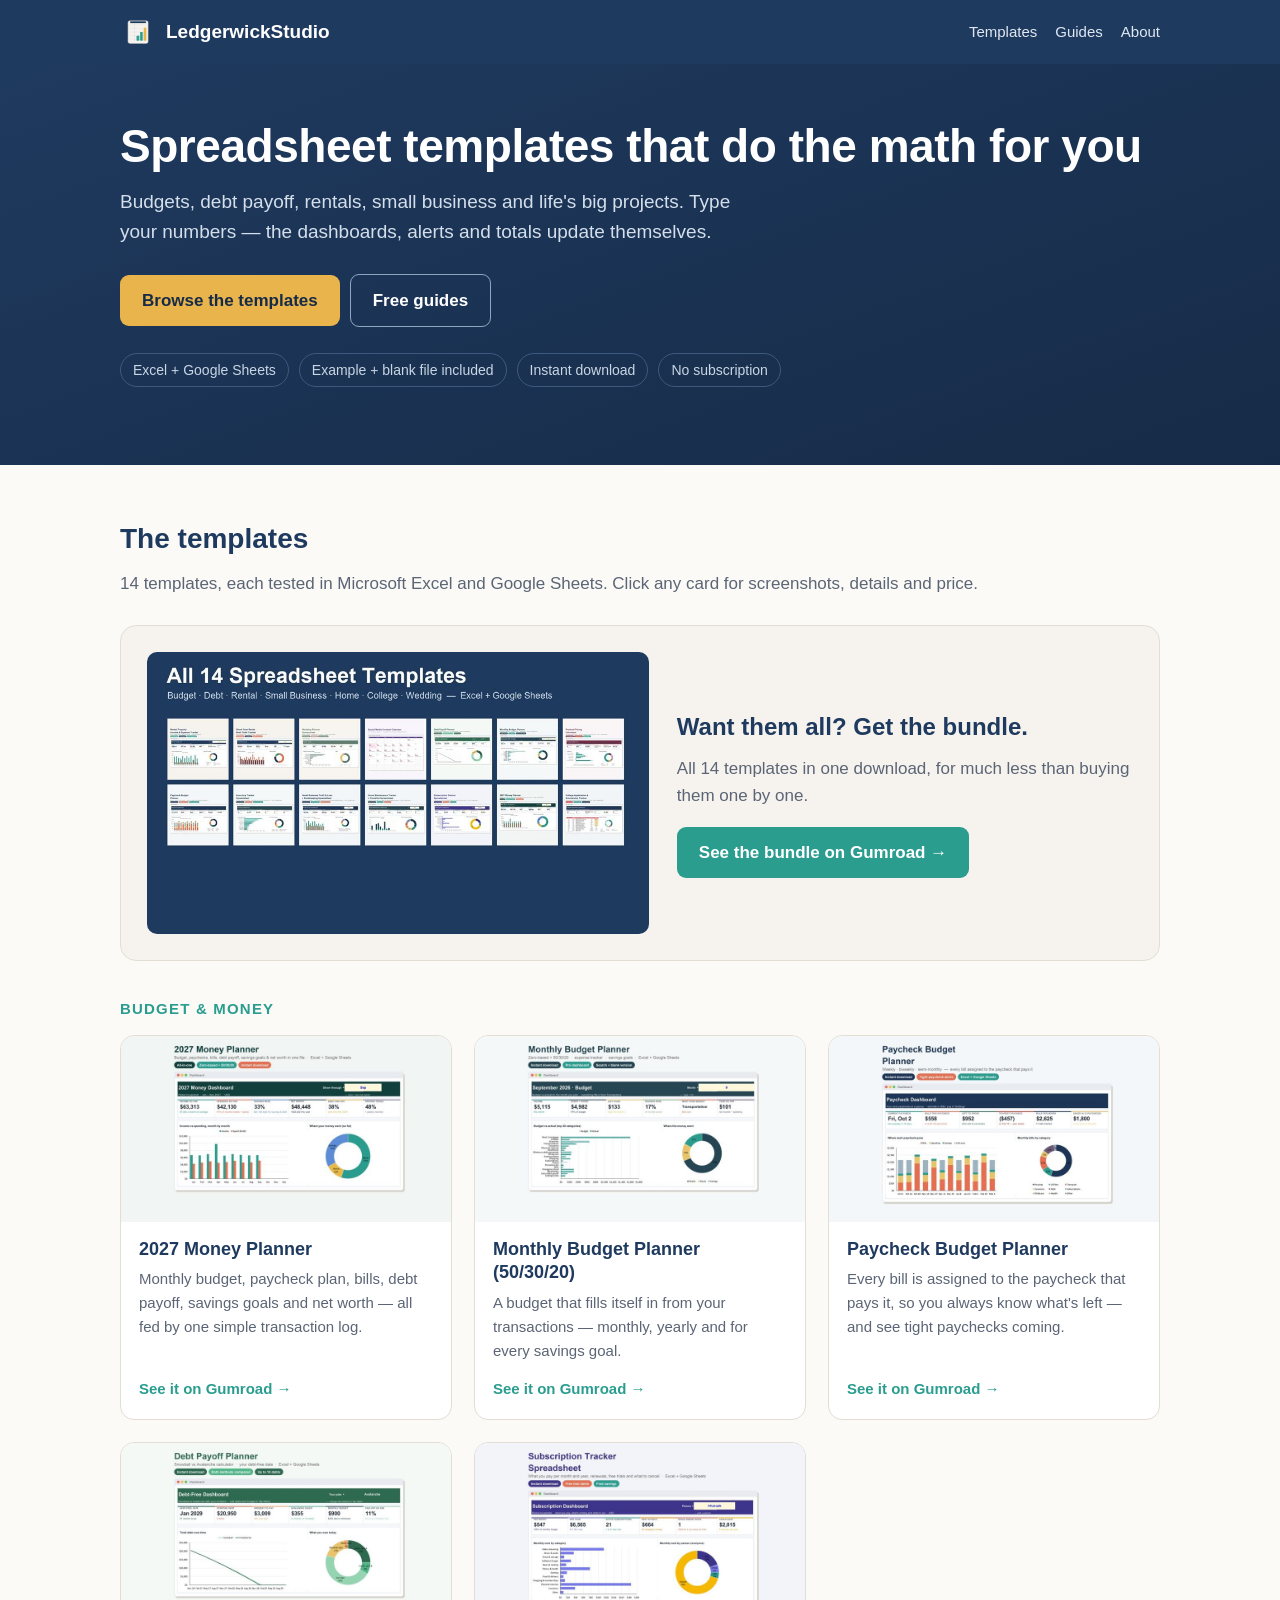
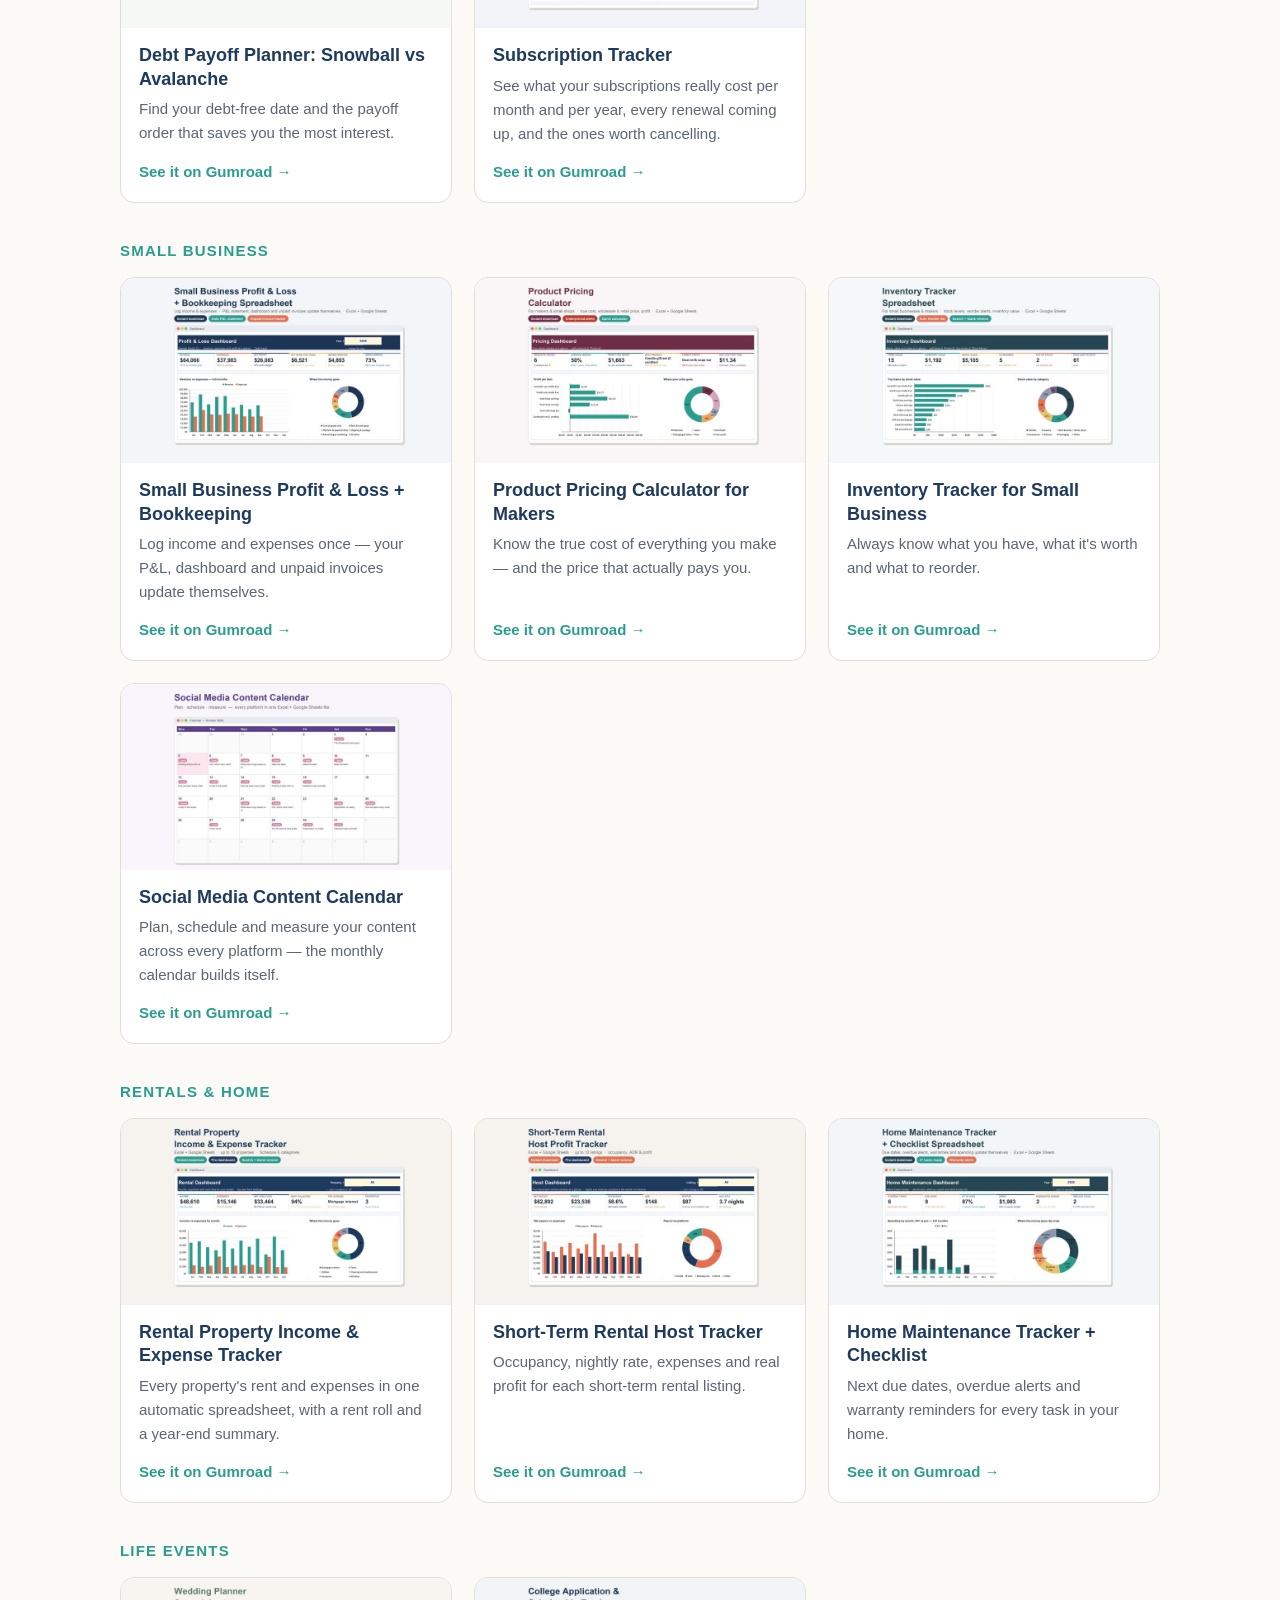
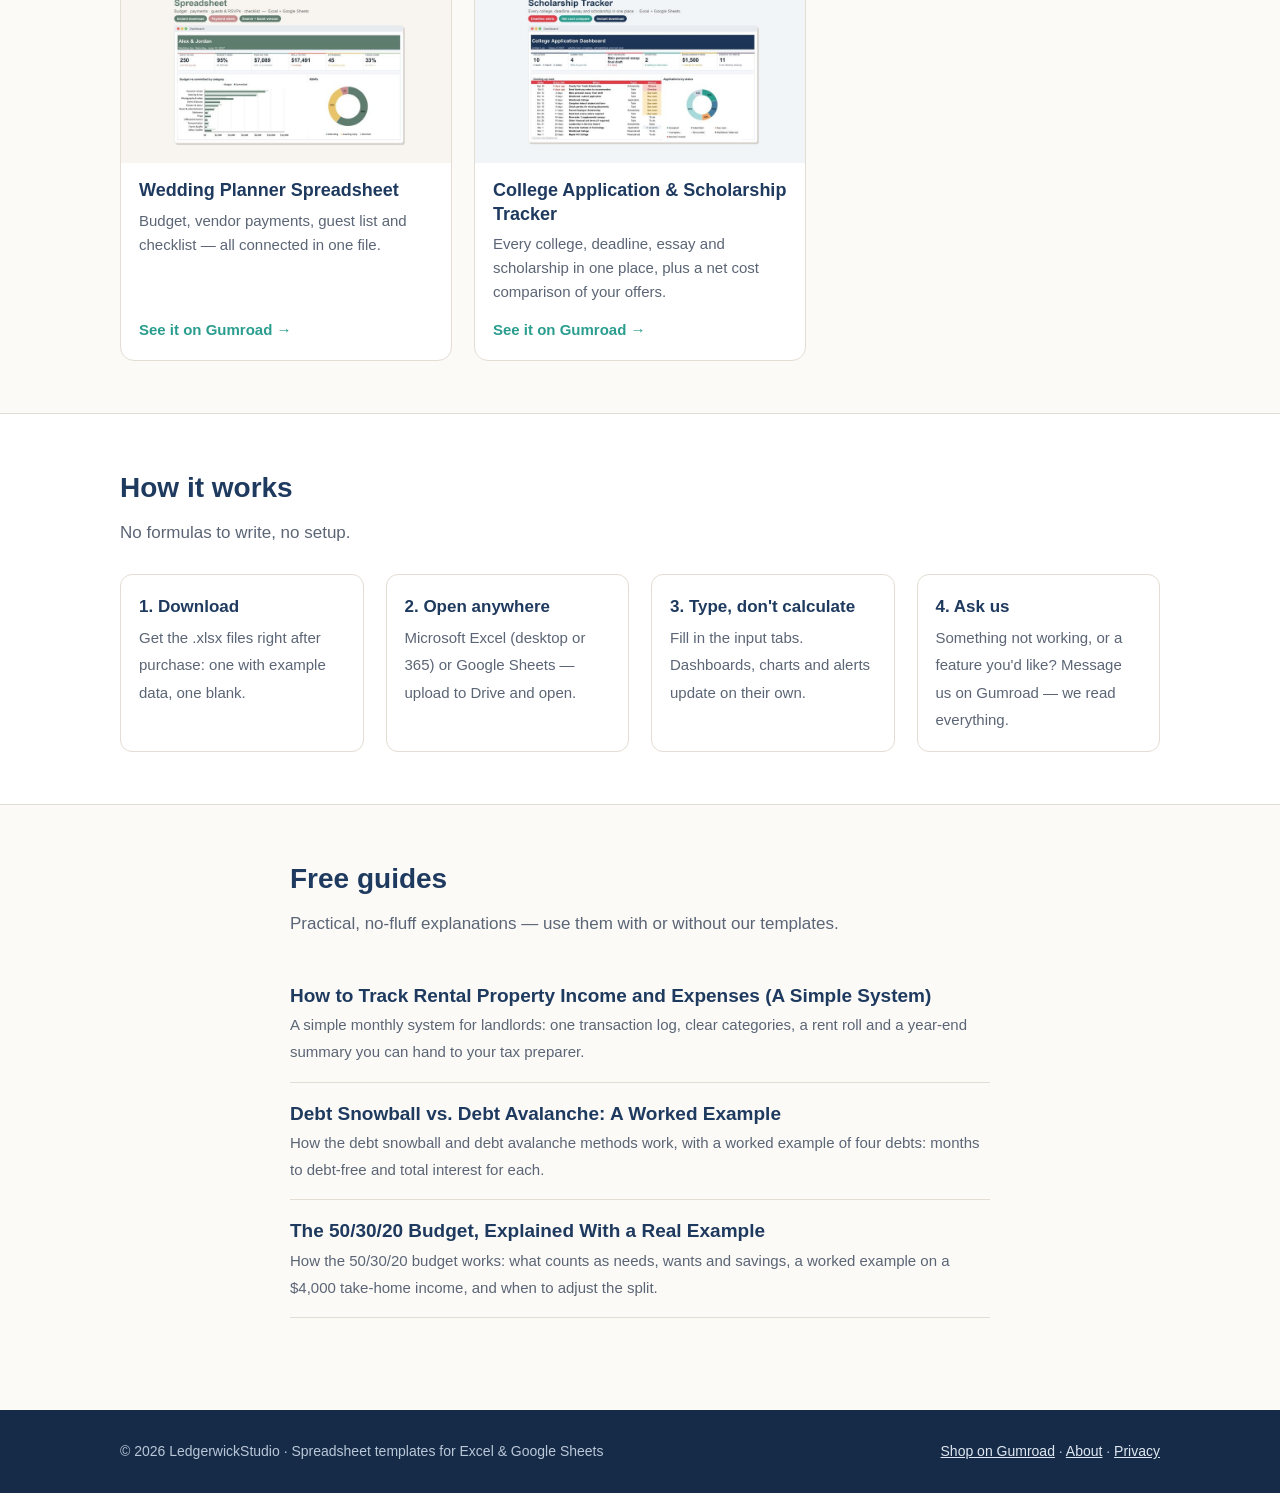
==== index.html @ 249c804f "Sitio inicial: catálogo de 14 plantillas, paquete y 3 guías Co-Authored-By: Claude Opus 5.5 <noreply" ====
<!doctype html>
<html lang="en">
<head>
<meta charset="utf-8">
<meta name="viewport" content="width=device-width,initial-scale=1">
<title>LedgerwickStudio — Spreadsheet Templates for Excel &amp; Google Sheets</title>
<meta name="description" content="Budget, debt payoff, rental property, small business and planning spreadsheet templates that do the math for you. Excel and Google Sheets.">
<link rel="canonical" href="https://ledgerwickstudio.github.io/">
<meta property="og:type" content="website">
<meta property="og:site_name" content="LedgerwickStudio">
<meta property="og:title" content="LedgerwickStudio — Spreadsheet Templates for Excel &amp; Google Sheets">
<meta property="og:description" content="Budget, debt payoff, rental property, small business and planning spreadsheet templates that do the math for you. Excel and Google Sheets.">
<meta property="og:url" content="https://ledgerwickstudio.github.io/">
<meta property="og:image" content="https://ledgerwickstudio.github.io/assets/og.jpg">
<meta name="twitter:card" content="summary_large_image">
<link rel="icon" href="assets/favicon.png">
<link rel="stylesheet" href="assets/style.css">
</head>
<body>
<header class="top"><div class="wrap">
<a class="brand" href="./"><img src="assets/logo.png" alt="" width="36" height="36">LedgerwickStudio</a>
<nav><a href="#templates">Templates</a><a href="guides/">Guides</a><a href="about.html">About</a></nav>
</div></header>

<div class="hero"><div class="wrap">
<h1>Spreadsheet templates that do the math for you</h1>
<p>Budgets, debt payoff, rentals, small business and life's big projects. Type your numbers — the dashboards, alerts and totals update themselves.</p>
<a class="btn" href="#templates">Browse the templates</a><a class="btn ghost" href="guides/">Free guides</a>
<ul class="pills"><li>Excel + Google Sheets</li><li>Example + blank file included</li><li>Instant download</li><li>No subscription</li></ul>
</div></div>
<section id="templates"><div class="wrap">
<h2>The templates</h2><p class="lead">14 templates, each tested in Microsoft Excel and Google Sheets. Click any card for screenshots, details and price.</p>
<div class="bundle"><img src="assets/img/bundle.jpg" alt="All 14 templates bundle" width="900" height="506" loading="lazy"><div>
<h3>Want them all? Get the bundle.</h3><p>All 14 templates in one download, for much less than buying them one by one.</p>
<a class="btn teal" href="https://ledgerwickstudio.gumroad.com/l/qavugo">See the bundle on Gumroad →</a></div></div>
<h3 class="group">Budget & money</h3><div class="grid"><a class="card" href="https://ledgerwickstudio.gumroad.com/l/wzydnf"><img src="assets/img/13.jpg" alt="2027 Money Planner preview" width="800" height="450" loading="lazy"><div class="body"><h4>2027 Money Planner</h4><p>Monthly budget, paycheck plan, bills, debt payoff, savings goals and net worth — all fed by one simple transaction log.</p><span class="go">See it on Gumroad →</span></div></a><a class="card" href="https://ledgerwickstudio.gumroad.com/l/edgguz"><img src="assets/img/06.jpg" alt="Monthly Budget Planner (50/30/20) preview" width="800" height="450" loading="lazy"><div class="body"><h4>Monthly Budget Planner (50/30/20)</h4><p>A budget that fills itself in from your transactions — monthly, yearly and for every savings goal.</p><span class="go">See it on Gumroad →</span></div></a><a class="card" href="https://ledgerwickstudio.gumroad.com/l/mfeawa"><img src="assets/img/08.jpg" alt="Paycheck Budget Planner preview" width="800" height="450" loading="lazy"><div class="body"><h4>Paycheck Budget Planner</h4><p>Every bill is assigned to the paycheck that pays it, so you always know what&#x27;s left — and see tight paychecks coming.</p><span class="go">See it on Gumroad →</span></div></a><a class="card" href="https://ledgerwickstudio.gumroad.com/l/rxkace"><img src="assets/img/05.jpg" alt="Debt Payoff Planner: Snowball vs Avalanche preview" width="800" height="450" loading="lazy"><div class="body"><h4>Debt Payoff Planner: Snowball vs Avalanche</h4><p>Find your debt-free date and the payoff order that saves you the most interest.</p><span class="go">See it on Gumroad →</span></div></a><a class="card" href="https://ledgerwickstudio.gumroad.com/l/ngaqo"><img src="assets/img/12.jpg" alt="Subscription Tracker preview" width="800" height="450" loading="lazy"><div class="body"><h4>Subscription Tracker</h4><p>See what your subscriptions really cost per month and per year, every renewal coming up, and the ones worth cancelling.</p><span class="go">See it on Gumroad →</span></div></a></div><h3 class="group">Small business</h3><div class="grid"><a class="card" href="https://ledgerwickstudio.gumroad.com/l/qdieu"><img src="assets/img/10.jpg" alt="Small Business Profit &amp; Loss + Bookkeeping preview" width="800" height="450" loading="lazy"><div class="body"><h4>Small Business Profit &amp; Loss + Bookkeeping</h4><p>Log income and expenses once — your P&amp;L, dashboard and unpaid invoices update themselves.</p><span class="go">See it on Gumroad →</span></div></a><a class="card" href="https://ledgerwickstudio.gumroad.com/l/gbacb"><img src="assets/img/07.jpg" alt="Product Pricing Calculator for Makers preview" width="800" height="450" loading="lazy"><div class="body"><h4>Product Pricing Calculator for Makers</h4><p>Know the true cost of everything you make — and the price that actually pays you.</p><span class="go">See it on Gumroad →</span></div></a><a class="card" href="https://ledgerwickstudio.gumroad.com/l/juogm"><img src="assets/img/09.jpg" alt="Inventory Tracker for Small Business preview" width="800" height="450" loading="lazy"><div class="body"><h4>Inventory Tracker for Small Business</h4><p>Always know what you have, what it&#x27;s worth and what to reorder.</p><span class="go">See it on Gumroad →</span></div></a><a class="card" href="https://ledgerwickstudio.gumroad.com/l/tubca"><img src="assets/img/04.jpg" alt="Social Media Content Calendar preview" width="800" height="450" loading="lazy"><div class="body"><h4>Social Media Content Calendar</h4><p>Plan, schedule and measure your content across every platform — the monthly calendar builds itself.</p><span class="go">See it on Gumroad →</span></div></a></div><h3 class="group">Rentals & home</h3><div class="grid"><a class="card" href="https://ledgerwickstudio.gumroad.com/l/fynew"><img src="assets/img/01.jpg" alt="Rental Property Income &amp; Expense Tracker preview" width="800" height="450" loading="lazy"><div class="body"><h4>Rental Property Income &amp; Expense Tracker</h4><p>Every property&#x27;s rent and expenses in one automatic spreadsheet, with a rent roll and a year-end summary.</p><span class="go">See it on Gumroad →</span></div></a><a class="card" href="https://ledgerwickstudio.gumroad.com/l/pitib"><img src="assets/img/02.jpg" alt="Short-Term Rental Host Tracker preview" width="800" height="450" loading="lazy"><div class="body"><h4>Short-Term Rental Host Tracker</h4><p>Occupancy, nightly rate, expenses and real profit for each short-term rental listing.</p><span class="go">See it on Gumroad →</span></div></a><a class="card" href="https://ledgerwickstudio.gumroad.com/l/fsbrbz"><img src="assets/img/11.jpg" alt="Home Maintenance Tracker + Checklist preview" width="800" height="450" loading="lazy"><div class="body"><h4>Home Maintenance Tracker + Checklist</h4><p>Next due dates, overdue alerts and warranty reminders for every task in your home.</p><span class="go">See it on Gumroad →</span></div></a></div><h3 class="group">Life events</h3><div class="grid"><a class="card" href="https://ledgerwickstudio.gumroad.com/l/jaxsup"><img src="assets/img/03.jpg" alt="Wedding Planner Spreadsheet preview" width="800" height="450" loading="lazy"><div class="body"><h4>Wedding Planner Spreadsheet</h4><p>Budget, vendor payments, guest list and checklist — all connected in one file.</p><span class="go">See it on Gumroad →</span></div></a><a class="card" href="https://ledgerwickstudio.gumroad.com/l/zixalq"><img src="assets/img/14.jpg" alt="College Application &amp; Scholarship Tracker preview" width="800" height="450" loading="lazy"><div class="body"><h4>College Application &amp; Scholarship Tracker</h4><p>Every college, deadline, essay and scholarship in one place, plus a net cost comparison of your offers.</p><span class="go">See it on Gumroad →</span></div></a></div>
</div></section>
<section style="background:#fff;border-top:1px solid var(--line);border-bottom:1px solid var(--line)"><div class="wrap">
<h2>How it works</h2><p class="lead">No formulas to write, no setup.</p>
<div class="how">
<div><b>1. Download</b><span>Get the .xlsx files right after purchase: one with example data, one blank.</span></div>
<div><b>2. Open anywhere</b><span>Microsoft Excel (desktop or 365) or Google Sheets — upload to Drive and open.</span></div>
<div><b>3. Type, don't calculate</b><span>Fill in the input tabs. Dashboards, charts and alerts update on their own.</span></div>
<div><b>4. Ask us</b><span>Something not working, or a feature you'd like? Message us on Gumroad — we read everything.</span></div>
</div></div></section>
<section><div class="wrap narrow guides">
<h2>Free guides</h2><p class="lead">Practical, no-fluff explanations — use them with or without our templates.</p><a class="g" href="guides/track-rental-property-income-expenses.html"><strong>How to Track Rental Property Income and Expenses (A Simple System)</strong><span>A simple monthly system for landlords: one transaction log, clear categories, a rent roll and a year-end summary you can hand to your tax preparer.</span></a><a class="g" href="guides/debt-snowball-vs-avalanche.html"><strong>Debt Snowball vs. Debt Avalanche: A Worked Example</strong><span>How the debt snowball and debt avalanche methods work, with a worked example of four debts: months to debt-free and total interest for each.</span></a><a class="g" href="guides/50-30-20-budget-example.html"><strong>The 50/30/20 Budget, Explained With a Real Example</strong><span>How the 50/30/20 budget works: what counts as needs, wants and savings, a worked example on a $4,000 take-home income, and when to adjust the split.</span></a>
</div></section>
<footer><div class="wrap">
<div>© 2026 LedgerwickStudio · Spreadsheet templates for Excel &amp; Google Sheets</div>
<div><a href="https://ledgerwickstudio.gumroad.com">Shop on Gumroad</a> · <a href="about.html">About</a> · <a href="privacy.html">Privacy</a></div>
</div></footer>
</body>
</html>
---- assets/style.css ----
:root{--navy:#1f3a5f;--navy2:#162b47;--teal:#2a9d8f;--gold:#e9b44c;--cream:#f6f3ee;--ink:#1d2430;--muted:#5b6575;--line:#e3ddd3;--card:#fff;--bg:#fbfaf7}
*{box-sizing:border-box}html{-webkit-text-size-adjust:100%}
body{margin:0;font:17px/1.6 -apple-system,BlinkMacSystemFont,"Segoe UI",Roboto,Helvetica,Arial,sans-serif;color:var(--ink);background:var(--bg)}
a{color:var(--navy)}img{max-width:100%;height:auto;display:block}
.wrap{max-width:1080px;margin:0 auto;padding:0 20px}.narrow{max-width:740px}
header.top{background:var(--navy);color:#fff}
header.top .wrap{display:flex;align-items:center;justify-content:space-between;gap:16px;padding-top:14px;padding-bottom:14px;flex-wrap:wrap}
.brand{display:flex;align-items:center;gap:10px;color:#fff;text-decoration:none;font-weight:700;font-size:19px}
.brand img{width:36px;height:36px;border-radius:7px}
nav a{color:#dfe8f2;text-decoration:none;margin-left:18px;font-size:15px}nav a:hover{color:#fff}
.hero{background:linear-gradient(160deg,var(--navy) 0%,var(--navy2) 100%);color:#fff;padding:56px 0 64px}
.hero h1{font-size:clamp(30px,5vw,46px);line-height:1.15;margin:0 0 14px;letter-spacing:-.01em}
.hero p{font-size:19px;color:#d4dfeb;max-width:640px;margin:0 0 26px}
.btn{display:inline-block;background:var(--gold);color:var(--navy2);font-weight:700;text-decoration:none;padding:12px 22px;border-radius:9px}
.btn:hover{filter:brightness(1.05)}.btn.ghost{background:transparent;color:#fff;border:1.5px solid #8fa6c0;margin-left:10px}
.btn.teal{background:var(--teal);color:#fff}
.pills{display:flex;gap:10px;flex-wrap:wrap;margin-top:26px;padding:0;list-style:none;font-size:14px;color:#c9d6e4}
.pills li{border:1px solid #3d5a7e;border-radius:99px;padding:5px 12px}
section{padding:52px 0}h2{font-size:28px;margin:0 0 8px;color:var(--navy)}.lead{color:var(--muted);margin:0 0 28px}
h3.group{font-size:15px;text-transform:uppercase;letter-spacing:.08em;color:var(--teal);margin:36px 0 14px}
.grid{display:grid;grid-template-columns:repeat(auto-fill,minmax(300px,1fr));gap:22px}
.card{background:var(--card);border:1px solid var(--line);border-radius:14px;overflow:hidden;display:flex;flex-direction:column;text-decoration:none;color:inherit;transition:transform .15s,box-shadow .15s}
.card:hover{transform:translateY(-2px);box-shadow:0 10px 26px rgba(31,58,95,.12)}
.card img{aspect-ratio:16/9;object-fit:cover;width:100%;background:var(--cream)}
.card .body{padding:16px 18px 18px;display:flex;flex-direction:column;flex:1}
.card h4{margin:0 0 6px;font-size:18px;line-height:1.3;color:var(--navy)}
.card p{margin:0 0 14px;color:var(--muted);font-size:15px;flex:1}
.card .go{font-weight:700;color:var(--teal);font-size:15px}
.bundle{background:var(--cream);border:1px solid var(--line);border-radius:16px;display:grid;grid-template-columns:1.1fr 1fr;gap:28px;align-items:center;padding:26px;margin-top:8px}
.bundle img{border-radius:10px}.bundle h3{margin:0 0 8px;font-size:24px;color:var(--navy)}.bundle p{color:var(--muted);margin:0 0 18px}
@media (max-width:760px){.bundle{grid-template-columns:1fr}.btn.ghost{margin:10px 0 0}nav a{margin:0 16px 0 0}}
.how{display:grid;grid-template-columns:repeat(auto-fit,minmax(220px,1fr));gap:22px}
.how div{background:#fff;border:1px solid var(--line);border-radius:12px;padding:18px}
.how b{display:block;color:var(--navy);margin-bottom:4px}.how span{color:var(--muted);font-size:15px}
.guides a.g{display:block;padding:16px 0;border-bottom:1px solid var(--line);text-decoration:none}
.guides a.g strong{display:block;color:var(--navy);font-size:19px}.guides a.g span{color:var(--muted);font-size:15px}
article h1{font-size:clamp(28px,4.4vw,40px);line-height:1.2;color:var(--navy);margin:40px 0 10px}
article .meta{color:var(--muted);font-size:14px;margin-bottom:26px}
article h2{font-size:24px;margin:34px 0 10px}article figure{margin:24px 0}
article figure img{border:1px solid var(--line);border-radius:10px}
article figcaption{font-size:14px;color:var(--muted);margin-top:6px}
table{border-collapse:collapse;width:100%;font-size:15px}.tw{overflow-x:auto;margin:16px 0}
@media (max-width:600px){th,td{min-width:110px}}
th,td{border-bottom:1px solid var(--line);padding:9px 10px;text-align:left;vertical-align:top}th{background:var(--cream);color:var(--navy)}
td.n,th.n{text-align:right;white-space:nowrap}
.cta{background:var(--cream);border-left:4px solid var(--teal);border-radius:10px;padding:18px 20px;margin:30px 0}
.cta p{margin:0 0 12px}.note{font-size:14px;color:var(--muted)}
footer{background:var(--navy2);color:#b9c7d8;font-size:14px;padding:30px 0;margin-top:40px}
footer a{color:#dfe8f2}footer .wrap{display:flex;justify-content:space-between;gap:20px;flex-wrap:wrap}
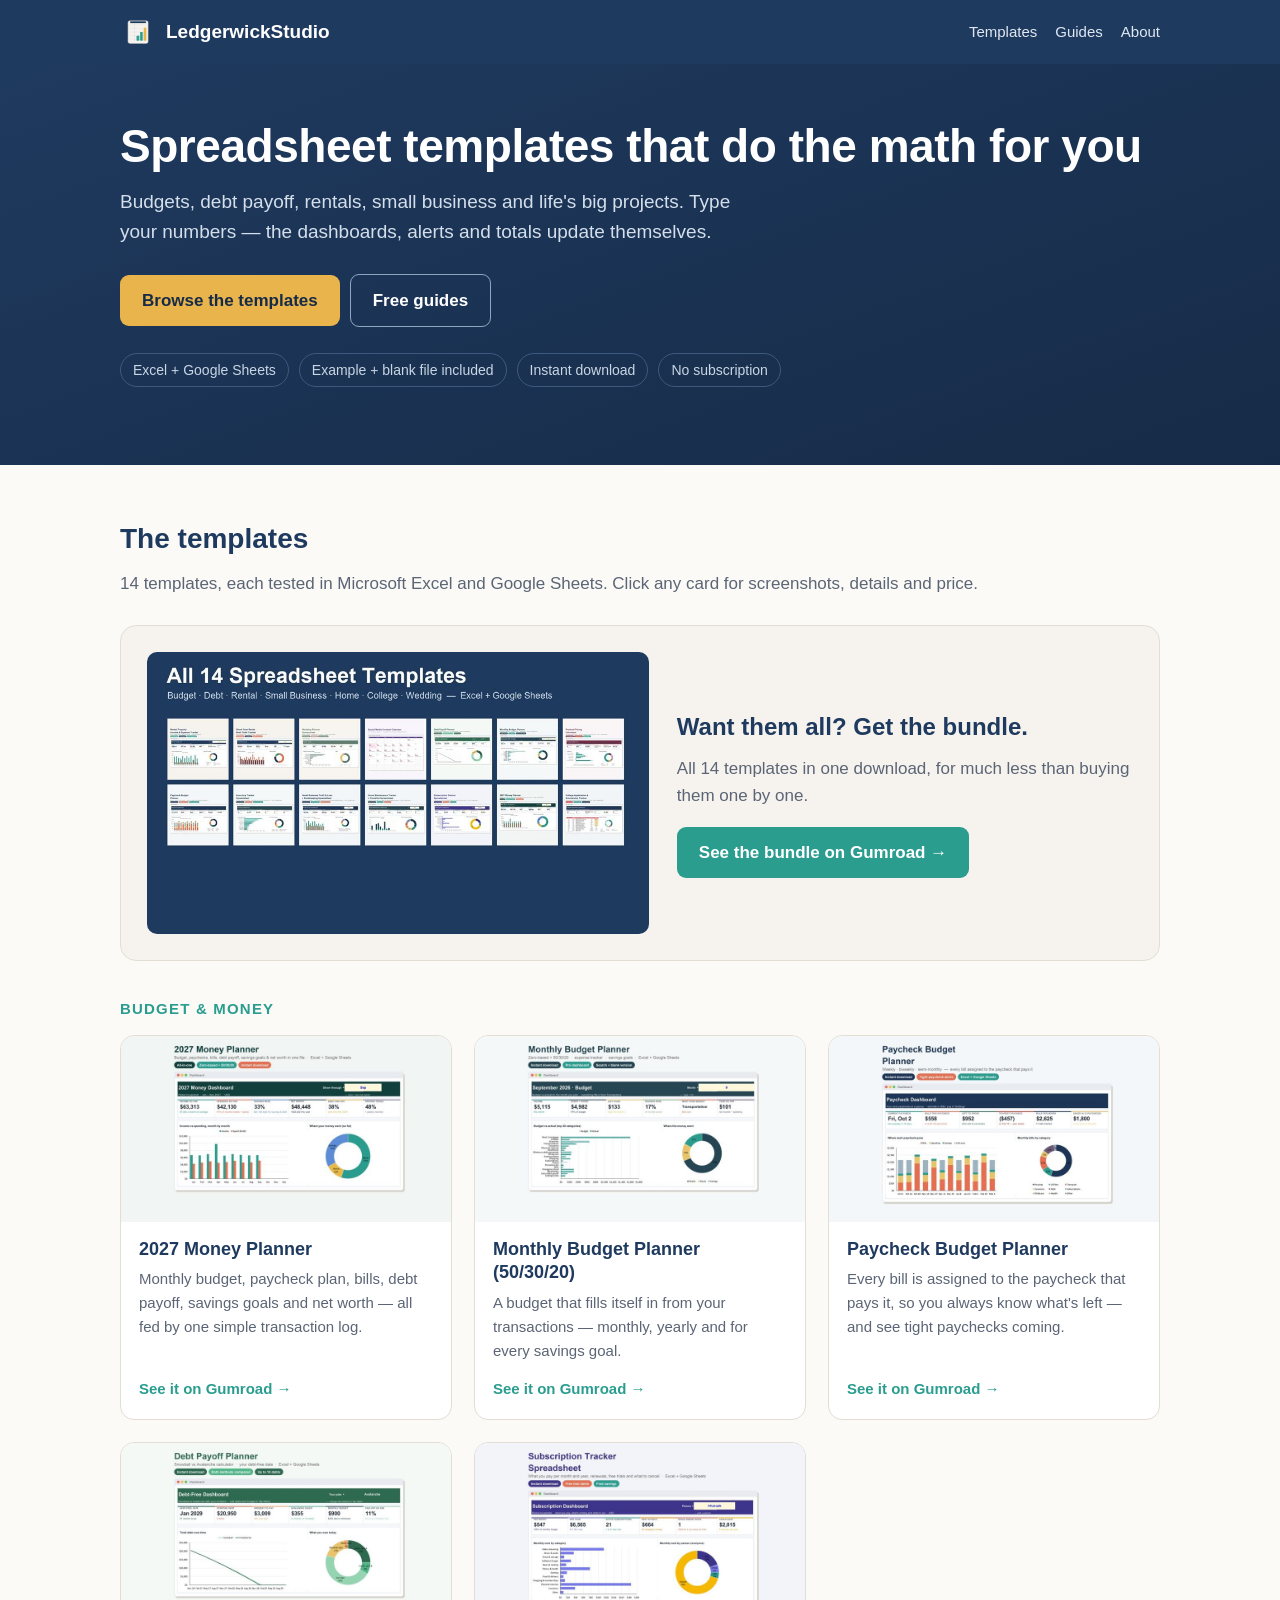
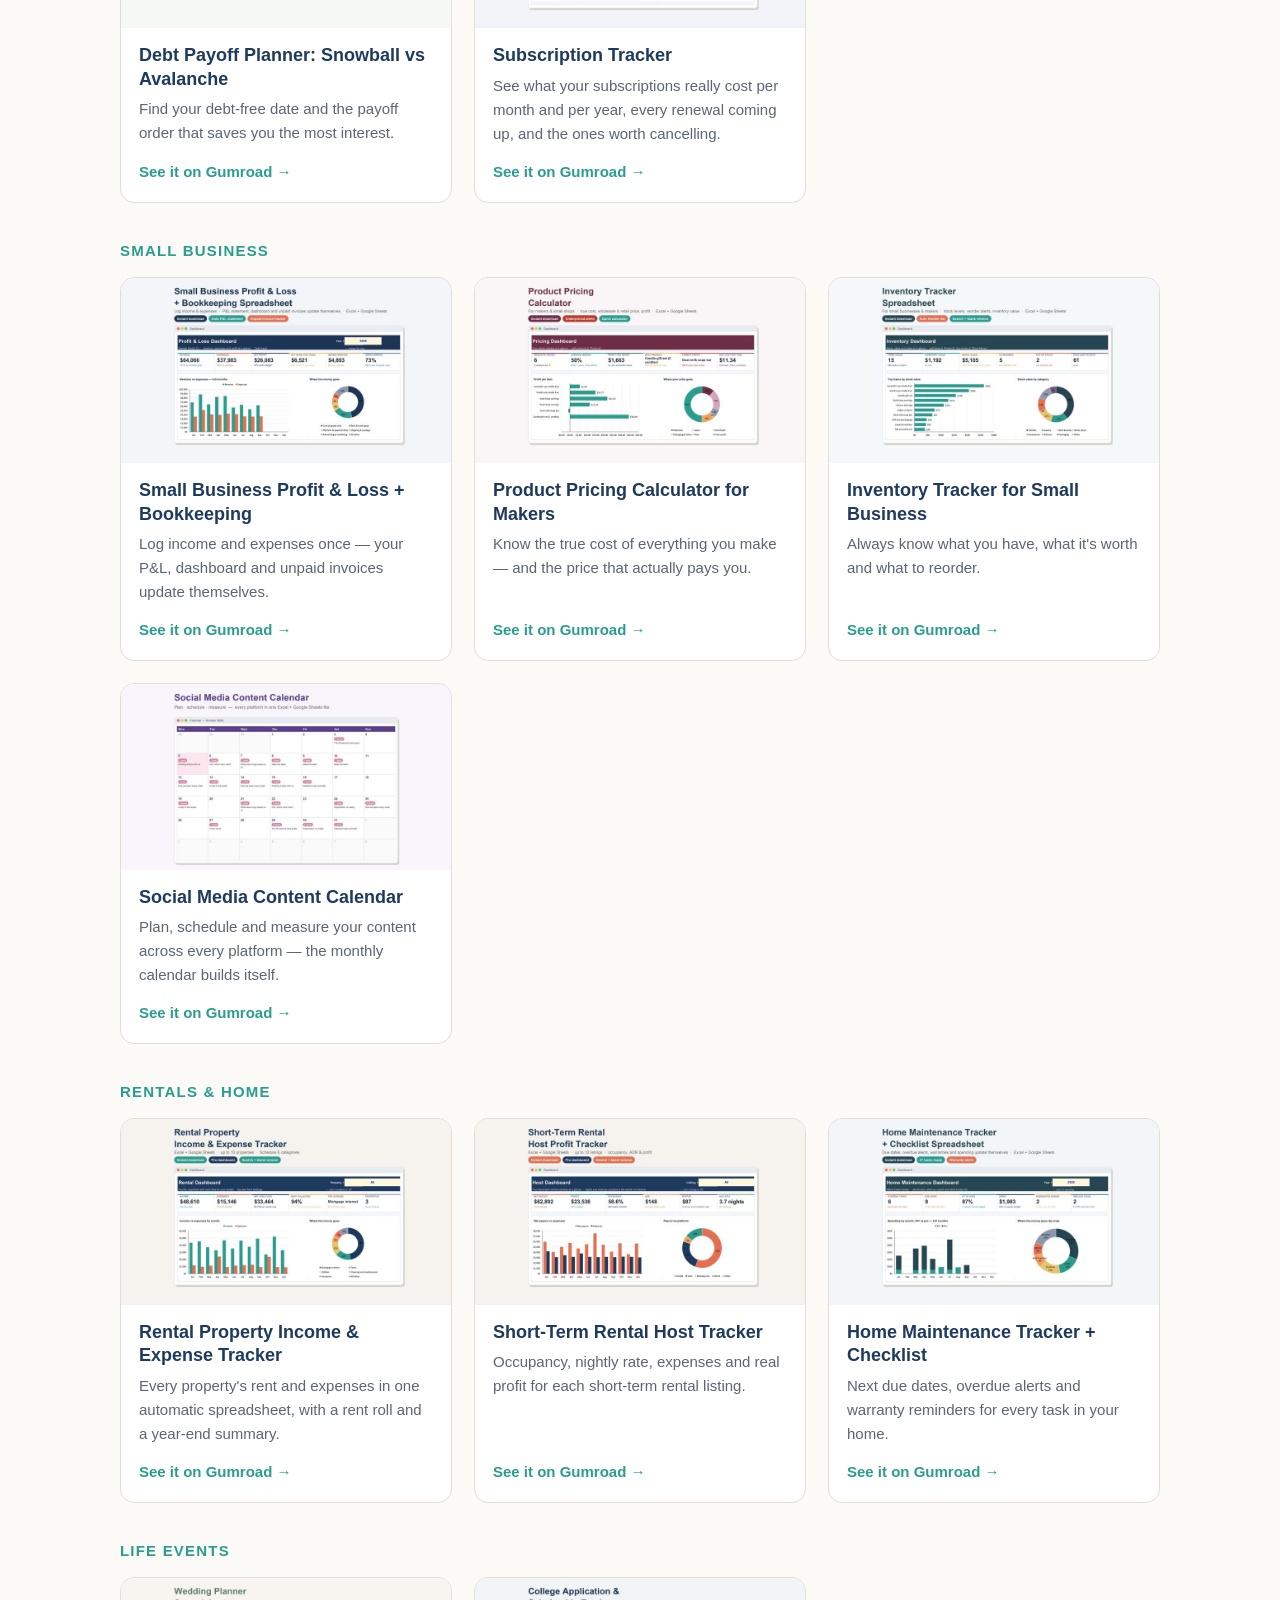
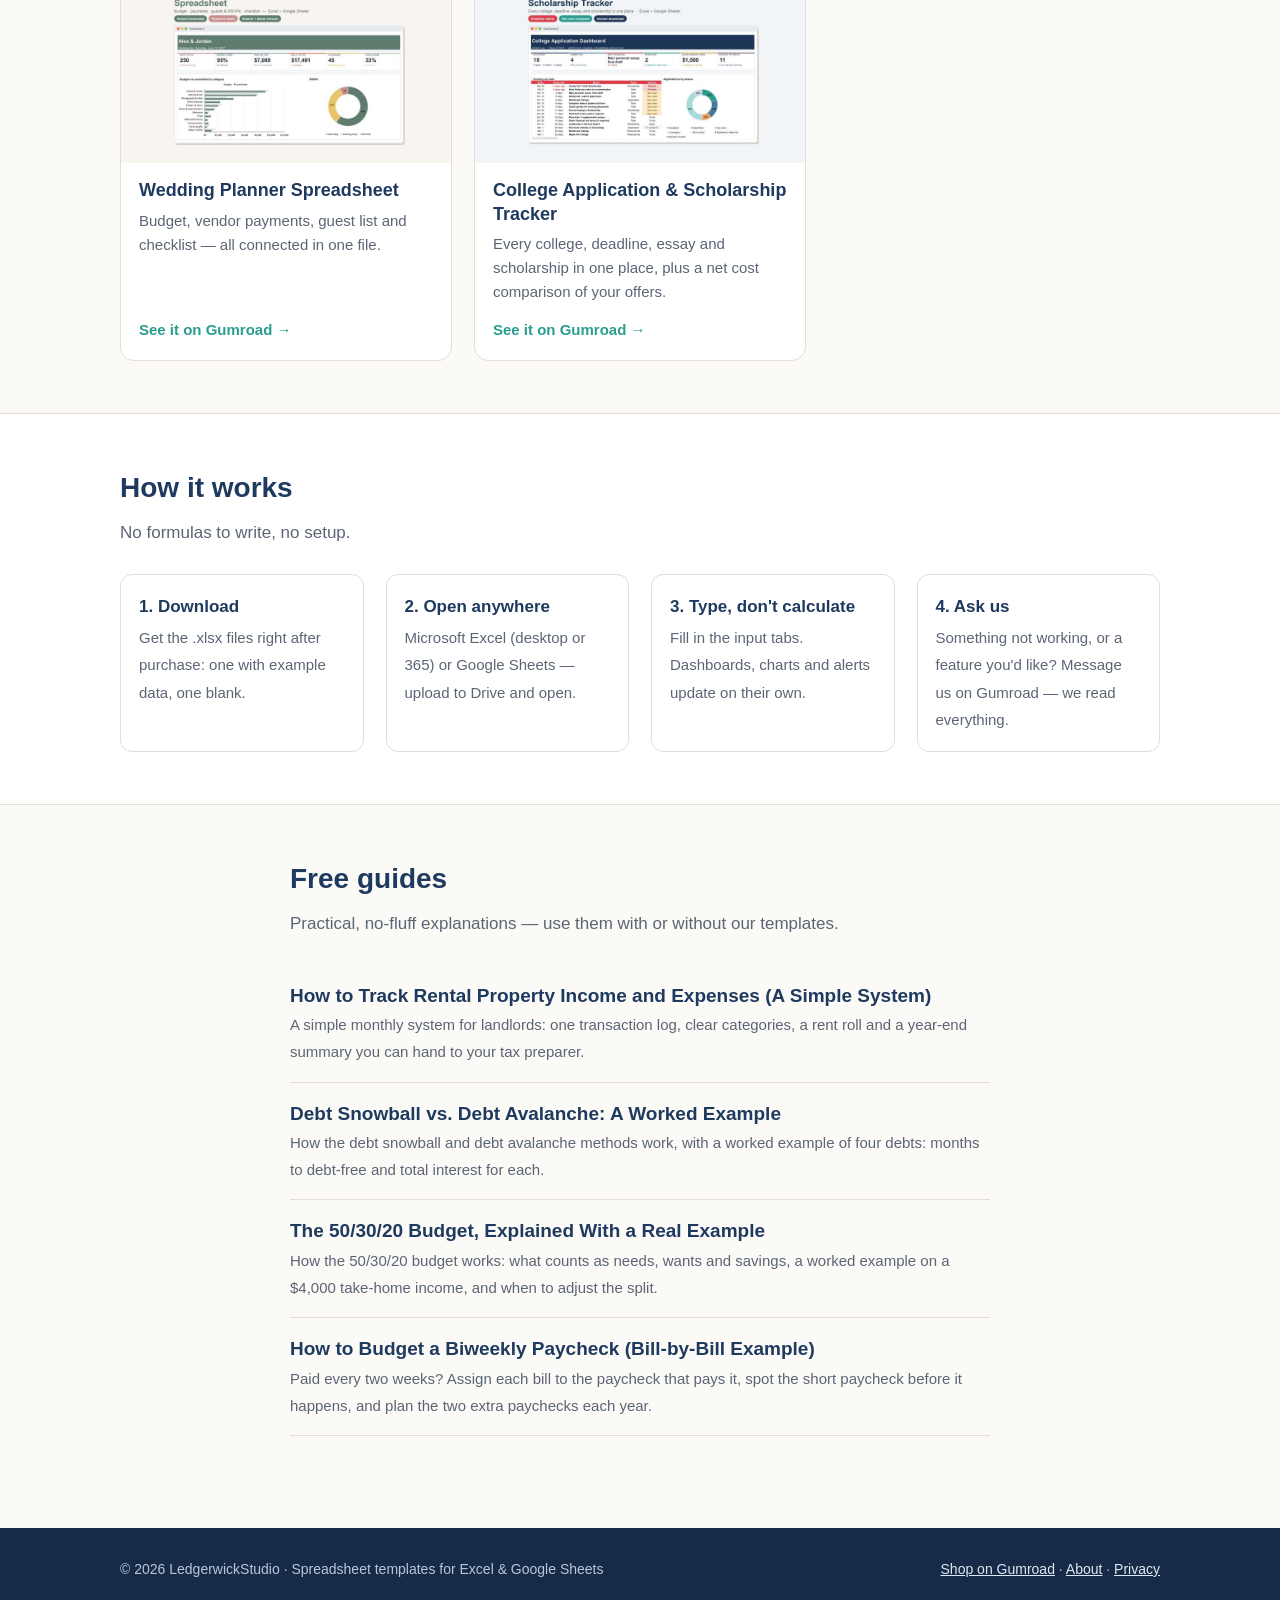
==== commit e8d32286: "Guía nueva: cómo presupuestar un sueldo quincenal (biweekly) Co-Authored-By: Claude Opus 5.5 <norepl" ====
--- a/index.html
+++ b/index.html
@@ -6,6 +6,7 @@
 <title>LedgerwickStudio — Spreadsheet Templates for Excel &amp; Google Sheets</title>
 <meta name="description" content="Budget, debt payoff, rental property, small business and planning spreadsheet templates that do the math for you. Excel and Google Sheets.">
 <link rel="canonical" href="https://ledgerwickstudio.github.io/">
+<meta name="p:domain_verify" content="3e521c9acbca10e75b2e6d34b72f88f6">
 <meta property="og:type" content="website">
 <meta property="og:site_name" content="LedgerwickStudio">
 <meta property="og:title" content="LedgerwickStudio — Spreadsheet Templates for Excel &amp; Google Sheets">
@@ -44,7 +45,7 @@
 <div><b>4. Ask us</b><span>Something not working, or a feature you'd like? Message us on Gumroad — we read everything.</span></div>
 </div></div></section>
 <section><div class="wrap narrow guides">
-<h2>Free guides</h2><p class="lead">Practical, no-fluff explanations — use them with or without our templates.</p><a class="g" href="guides/track-rental-property-income-expenses.html"><strong>How to Track Rental Property Income and Expenses (A Simple System)</strong><span>A simple monthly system for landlords: one transaction log, clear categories, a rent roll and a year-end summary you can hand to your tax preparer.</span></a><a class="g" href="guides/debt-snowball-vs-avalanche.html"><strong>Debt Snowball vs. Debt Avalanche: A Worked Example</strong><span>How the debt snowball and debt avalanche methods work, with a worked example of four debts: months to debt-free and total interest for each.</span></a><a class="g" href="guides/50-30-20-budget-example.html"><strong>The 50/30/20 Budget, Explained With a Real Example</strong><span>How the 50/30/20 budget works: what counts as needs, wants and savings, a worked example on a $4,000 take-home income, and when to adjust the split.</span></a>
+<h2>Free guides</h2><p class="lead">Practical, no-fluff explanations — use them with or without our templates.</p><a class="g" href="guides/track-rental-property-income-expenses.html"><strong>How to Track Rental Property Income and Expenses (A Simple System)</strong><span>A simple monthly system for landlords: one transaction log, clear categories, a rent roll and a year-end summary you can hand to your tax preparer.</span></a><a class="g" href="guides/debt-snowball-vs-avalanche.html"><strong>Debt Snowball vs. Debt Avalanche: A Worked Example</strong><span>How the debt snowball and debt avalanche methods work, with a worked example of four debts: months to debt-free and total interest for each.</span></a><a class="g" href="guides/50-30-20-budget-example.html"><strong>The 50/30/20 Budget, Explained With a Real Example</strong><span>How the 50/30/20 budget works: what counts as needs, wants and savings, a worked example on a $4,000 take-home income, and when to adjust the split.</span></a><a class="g" href="guides/biweekly-paycheck-budget.html"><strong>How to Budget a Biweekly Paycheck (Bill-by-Bill Example)</strong><span>Paid every two weeks? Assign each bill to the paycheck that pays it, spot the short paycheck before it happens, and plan the two extra paychecks each year.</span></a>
 </div></section>
 <footer><div class="wrap">
 <div>© 2026 LedgerwickStudio · Spreadsheet templates for Excel &amp; Google Sheets</div>
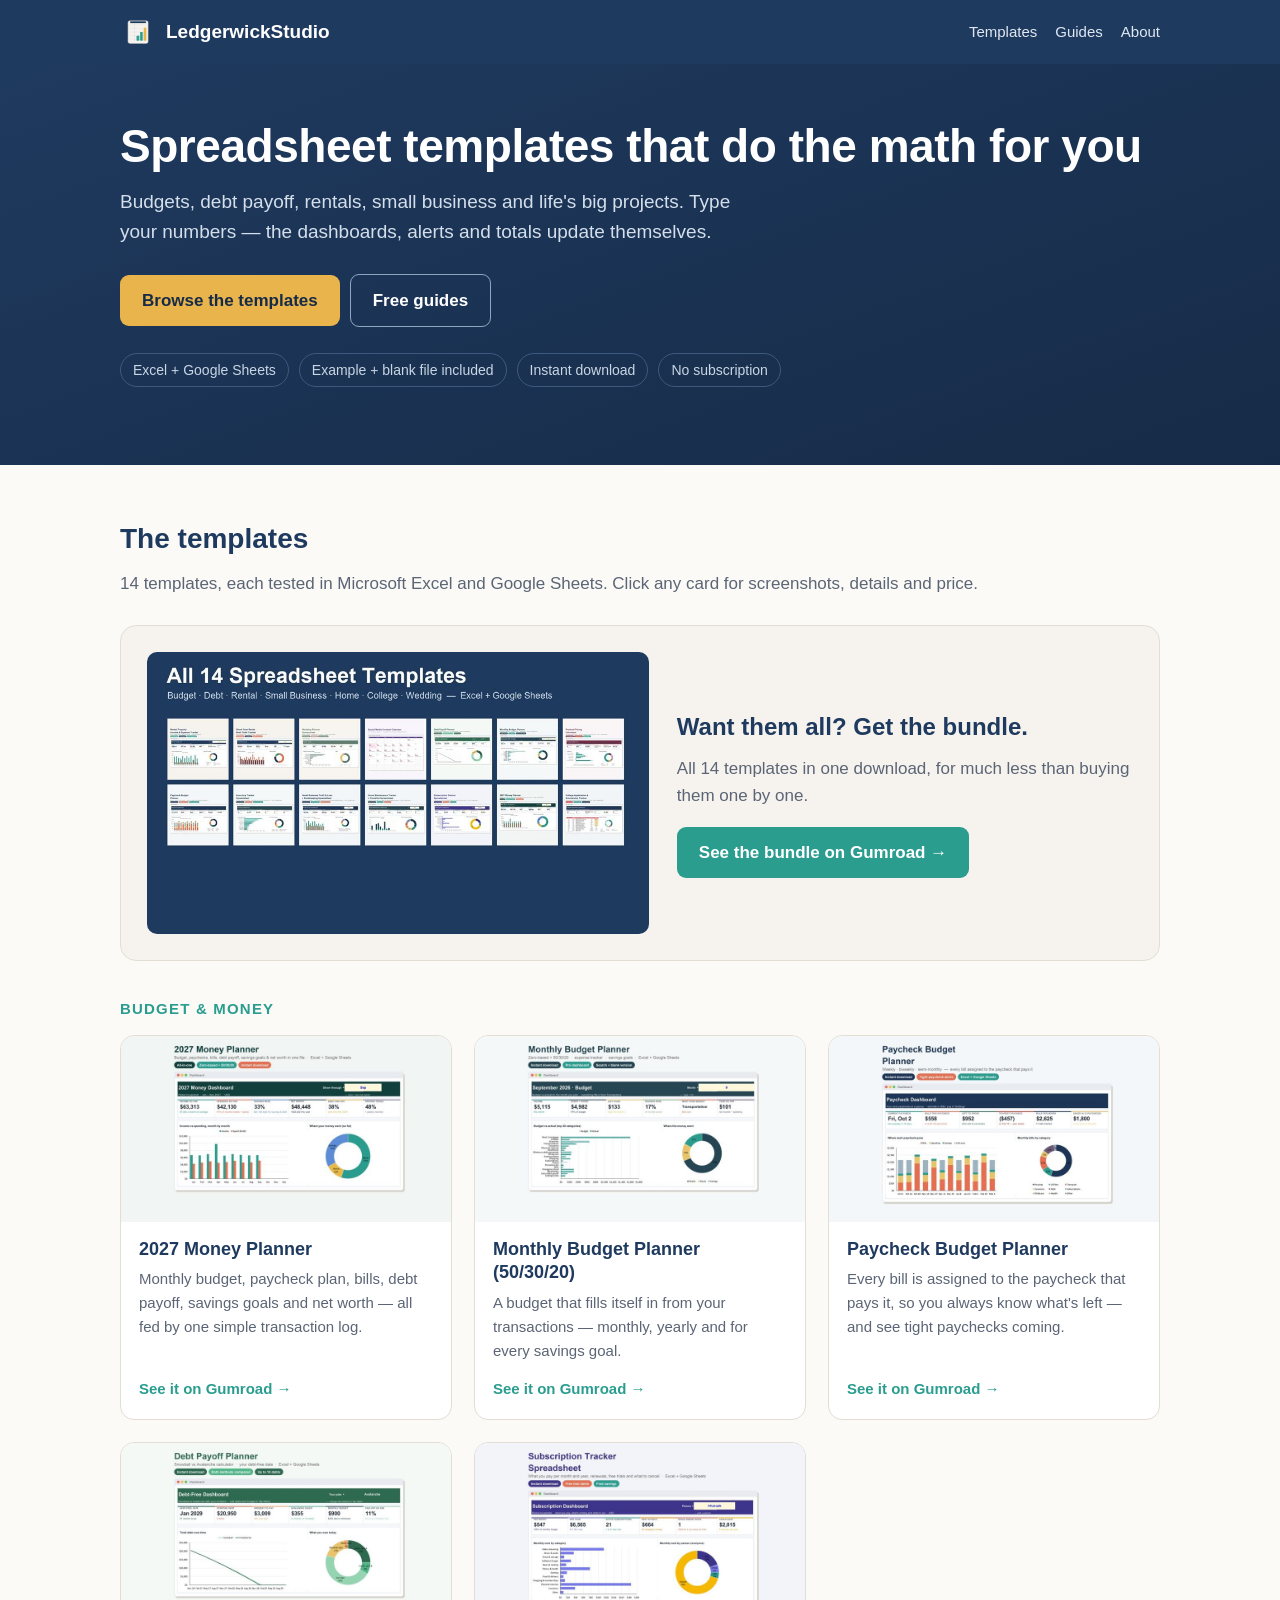
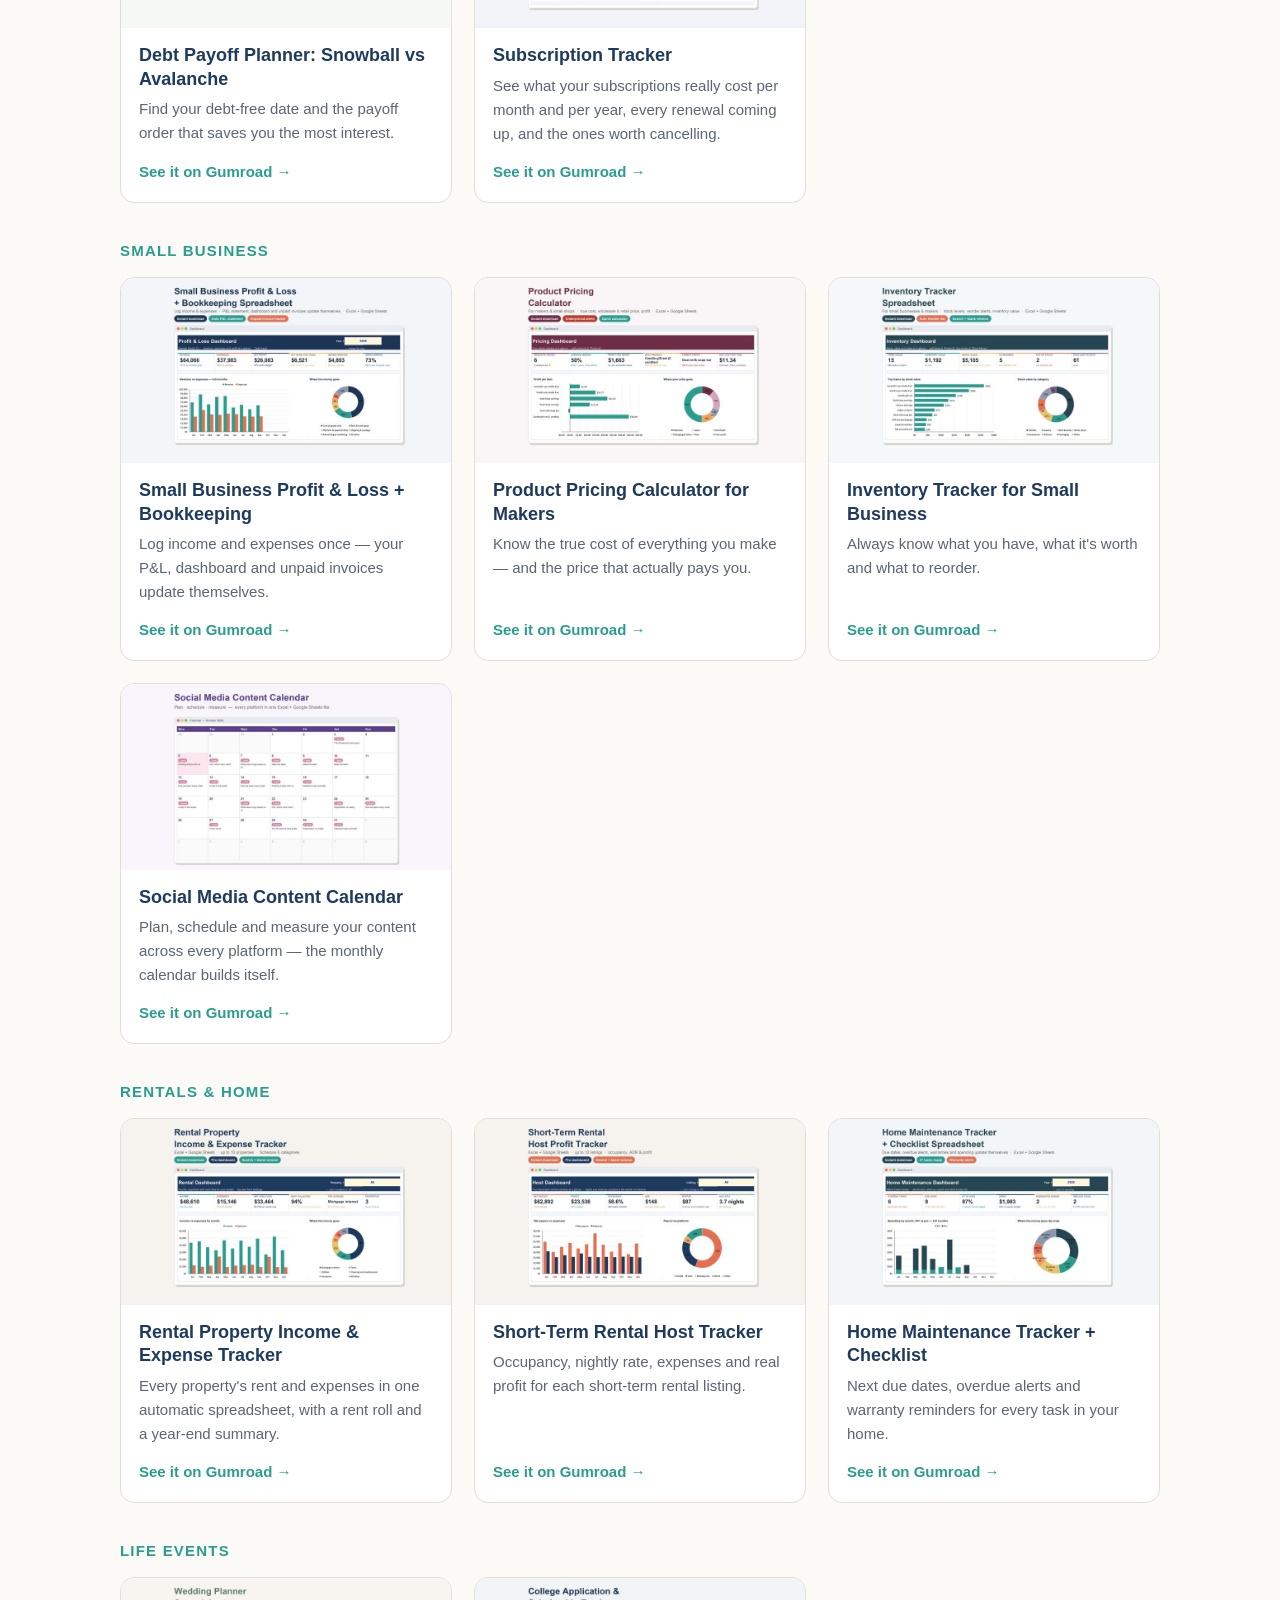
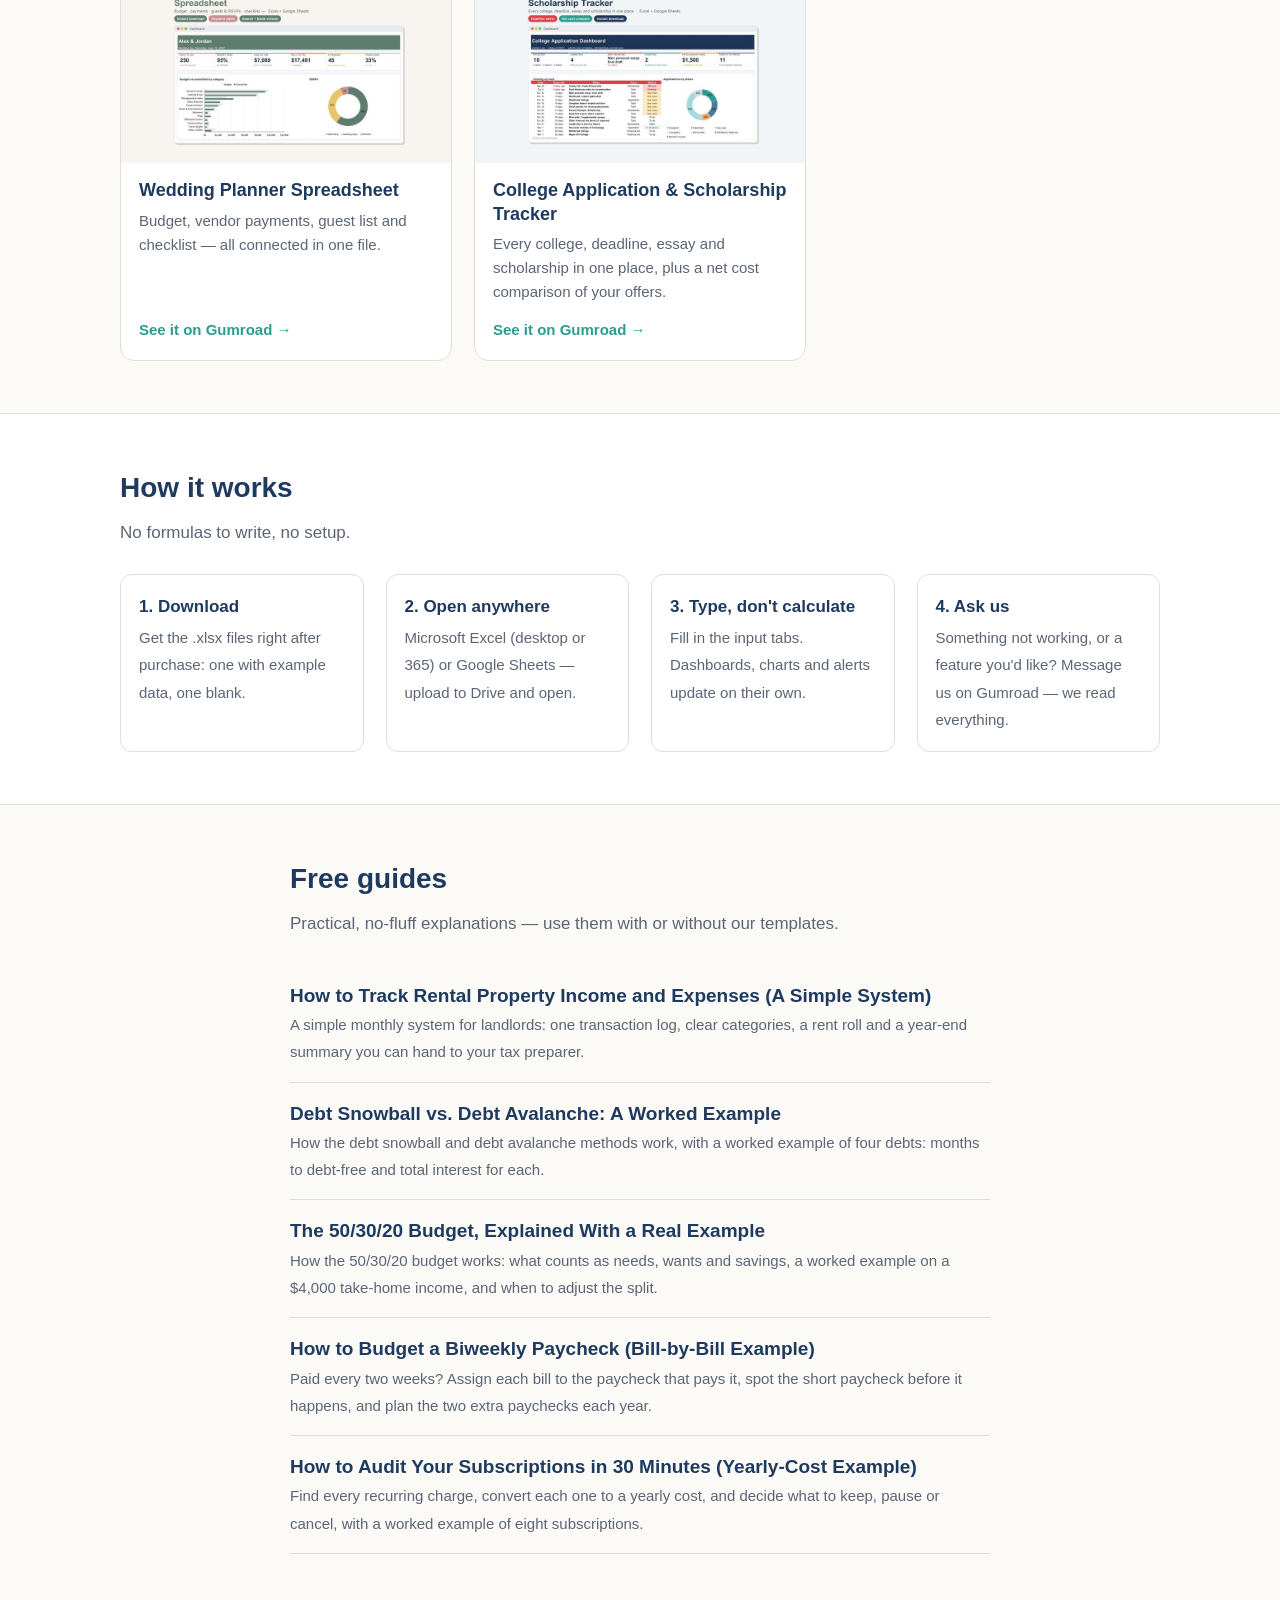
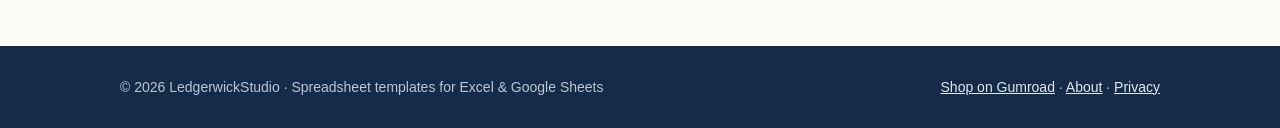
==== commit d2970ce1: "Guía nueva: auditoría de suscripciones con costo anual" ====
--- a/index.html
+++ b/index.html
@@ -45,7 +45,7 @@
 <div><b>4. Ask us</b><span>Something not working, or a feature you'd like? Message us on Gumroad — we read everything.</span></div>
 </div></div></section>
 <section><div class="wrap narrow guides">
-<h2>Free guides</h2><p class="lead">Practical, no-fluff explanations — use them with or without our templates.</p><a class="g" href="guides/track-rental-property-income-expenses.html"><strong>How to Track Rental Property Income and Expenses (A Simple System)</strong><span>A simple monthly system for landlords: one transaction log, clear categories, a rent roll and a year-end summary you can hand to your tax preparer.</span></a><a class="g" href="guides/debt-snowball-vs-avalanche.html"><strong>Debt Snowball vs. Debt Avalanche: A Worked Example</strong><span>How the debt snowball and debt avalanche methods work, with a worked example of four debts: months to debt-free and total interest for each.</span></a><a class="g" href="guides/50-30-20-budget-example.html"><strong>The 50/30/20 Budget, Explained With a Real Example</strong><span>How the 50/30/20 budget works: what counts as needs, wants and savings, a worked example on a $4,000 take-home income, and when to adjust the split.</span></a><a class="g" href="guides/biweekly-paycheck-budget.html"><strong>How to Budget a Biweekly Paycheck (Bill-by-Bill Example)</strong><span>Paid every two weeks? Assign each bill to the paycheck that pays it, spot the short paycheck before it happens, and plan the two extra paychecks each year.</span></a>
+<h2>Free guides</h2><p class="lead">Practical, no-fluff explanations — use them with or without our templates.</p><a class="g" href="guides/track-rental-property-income-expenses.html"><strong>How to Track Rental Property Income and Expenses (A Simple System)</strong><span>A simple monthly system for landlords: one transaction log, clear categories, a rent roll and a year-end summary you can hand to your tax preparer.</span></a><a class="g" href="guides/debt-snowball-vs-avalanche.html"><strong>Debt Snowball vs. Debt Avalanche: A Worked Example</strong><span>How the debt snowball and debt avalanche methods work, with a worked example of four debts: months to debt-free and total interest for each.</span></a><a class="g" href="guides/50-30-20-budget-example.html"><strong>The 50/30/20 Budget, Explained With a Real Example</strong><span>How the 50/30/20 budget works: what counts as needs, wants and savings, a worked example on a $4,000 take-home income, and when to adjust the split.</span></a><a class="g" href="guides/biweekly-paycheck-budget.html"><strong>How to Budget a Biweekly Paycheck (Bill-by-Bill Example)</strong><span>Paid every two weeks? Assign each bill to the paycheck that pays it, spot the short paycheck before it happens, and plan the two extra paychecks each year.</span></a><a class="g" href="guides/subscription-audit-yearly-cost.html"><strong>How to Audit Your Subscriptions in 30 Minutes (Yearly-Cost Example)</strong><span>Find every recurring charge, convert each one to a yearly cost, and decide what to keep, pause or cancel, with a worked example of eight subscriptions.</span></a>
 </div></section>
 <footer><div class="wrap">
 <div>© 2026 LedgerwickStudio · Spreadsheet templates for Excel &amp; Google Sheets</div>
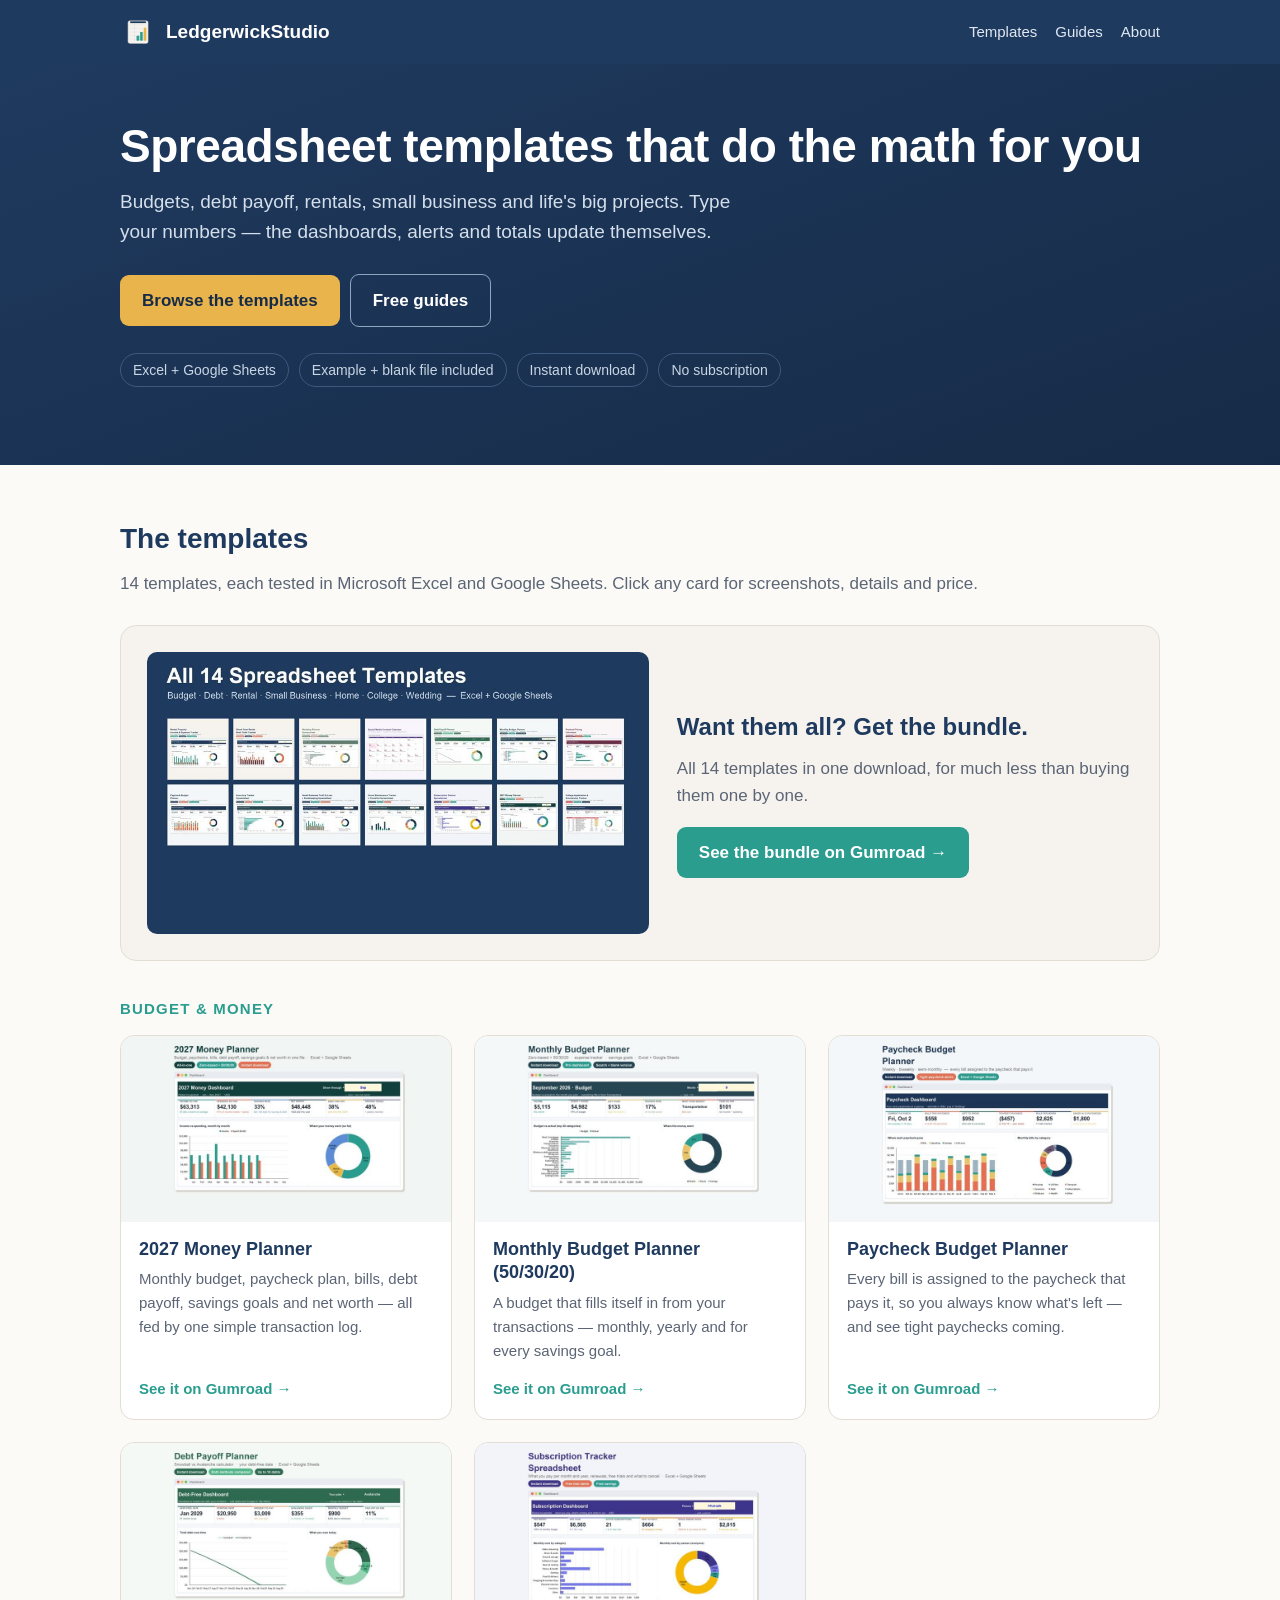
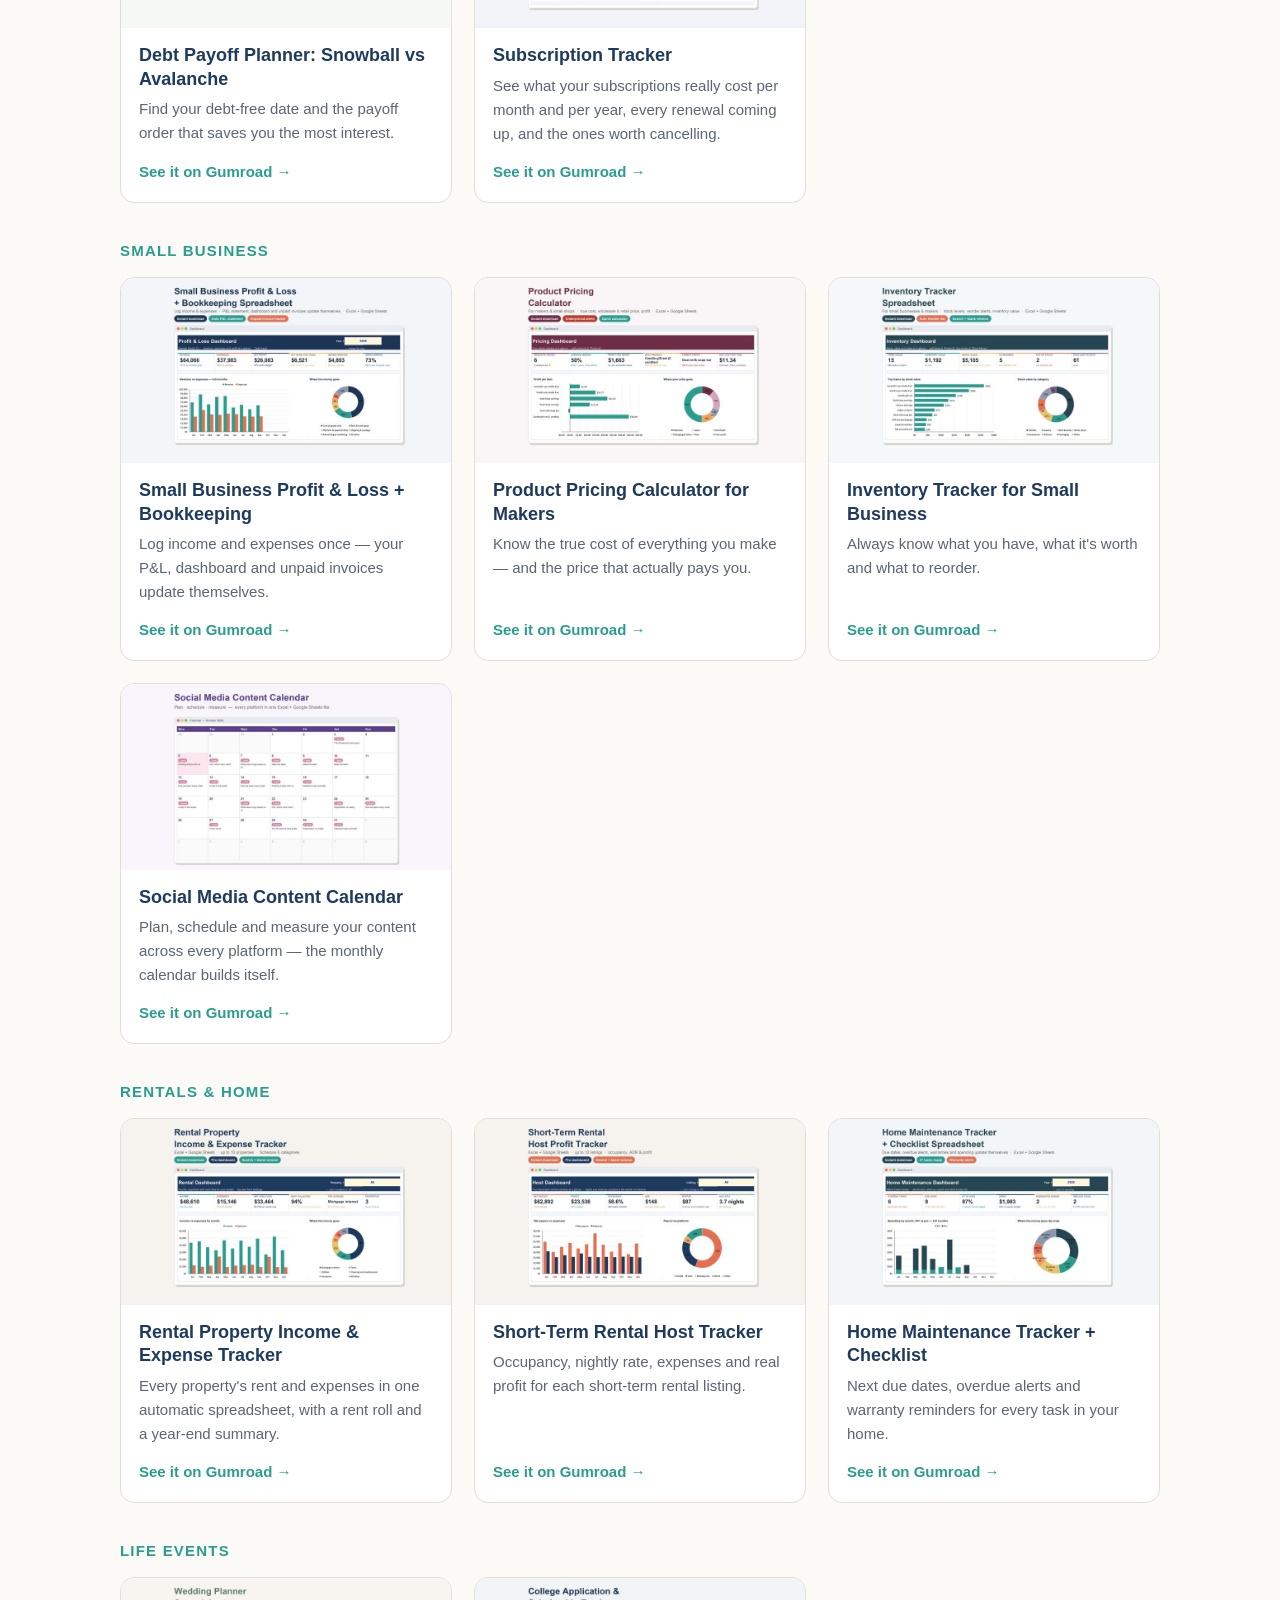
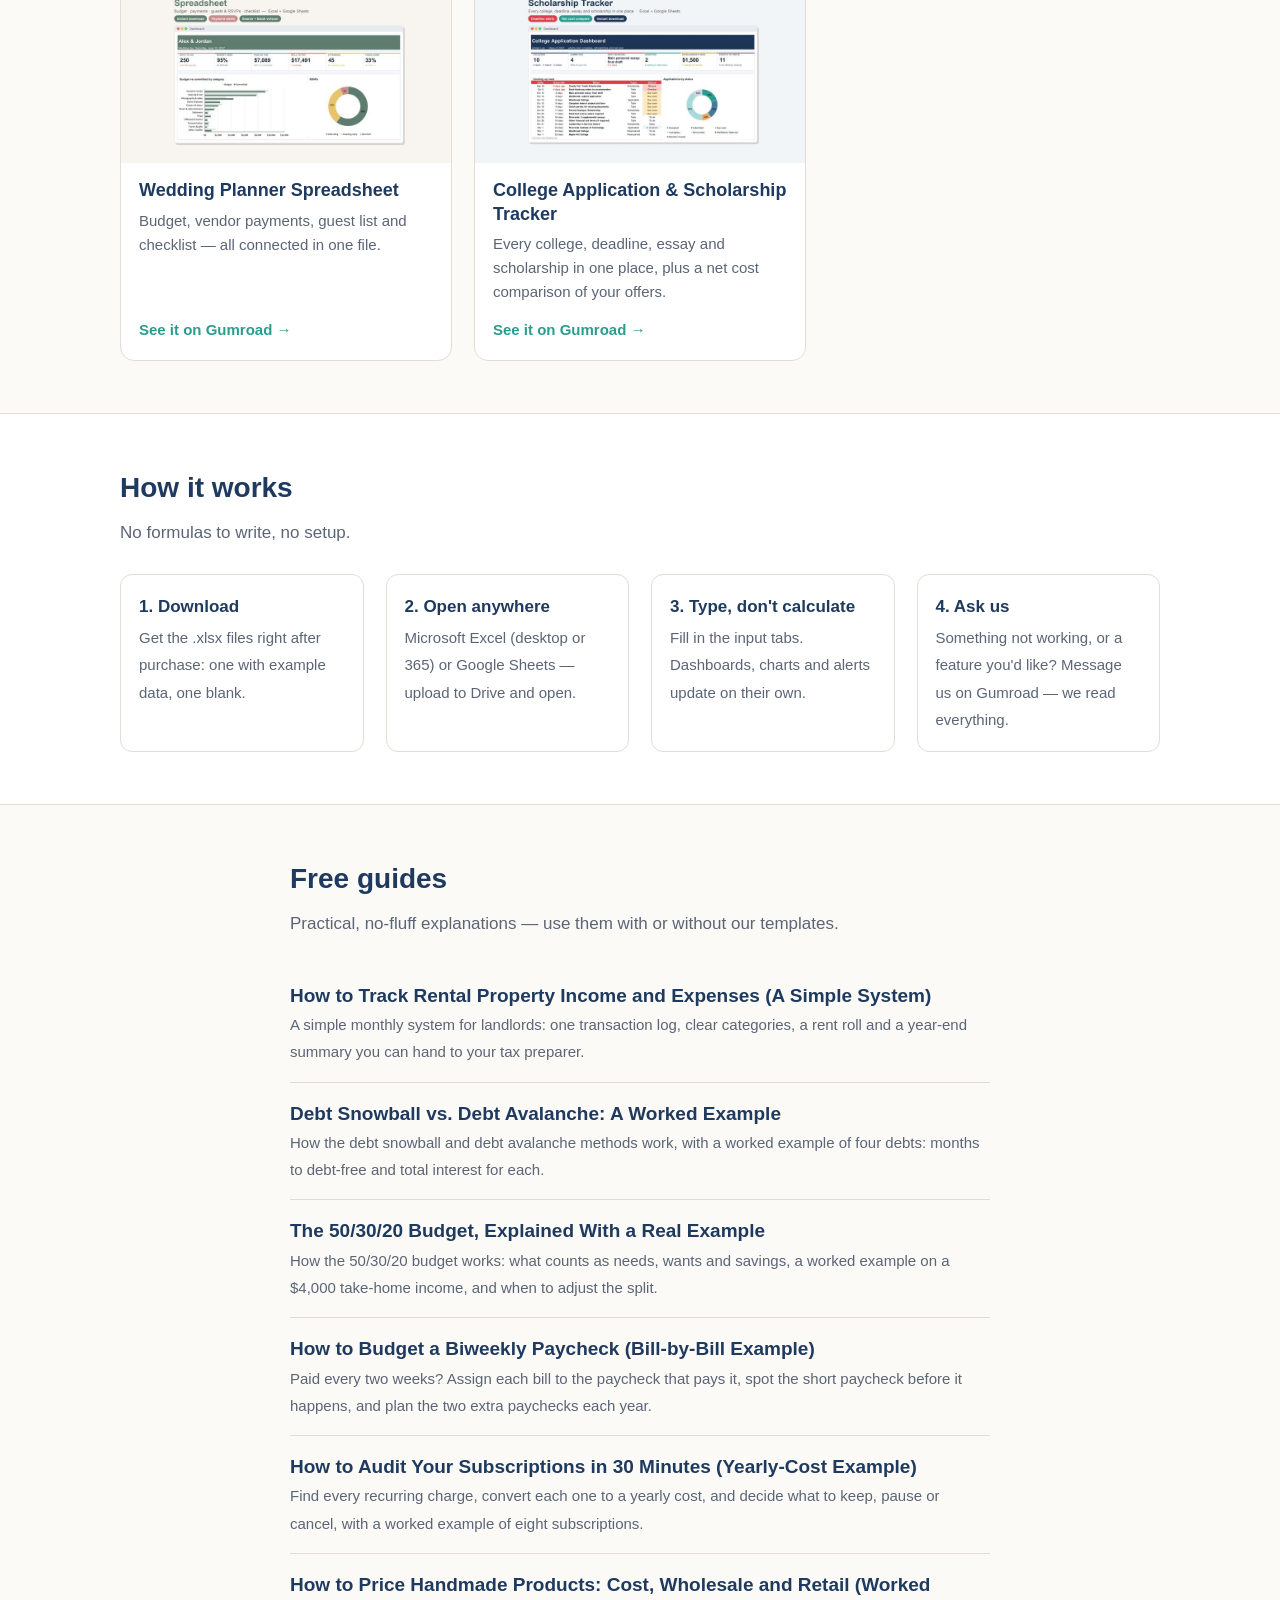
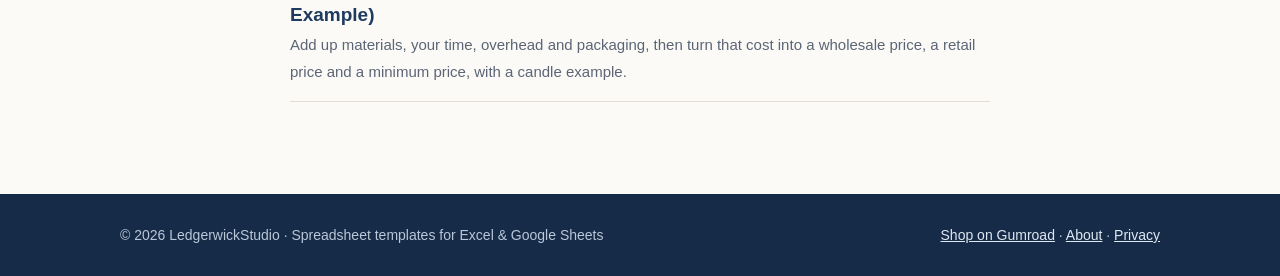
==== commit 6d977cef: "Guía nueva: cómo poner precio a productos hechos a mano (ejemplo completo) Co-Authored-By: Claude Op" ====
--- a/index.html
+++ b/index.html
@@ -45,7 +45,7 @@
 <div><b>4. Ask us</b><span>Something not working, or a feature you'd like? Message us on Gumroad — we read everything.</span></div>
 </div></div></section>
 <section><div class="wrap narrow guides">
-<h2>Free guides</h2><p class="lead">Practical, no-fluff explanations — use them with or without our templates.</p><a class="g" href="guides/track-rental-property-income-expenses.html"><strong>How to Track Rental Property Income and Expenses (A Simple System)</strong><span>A simple monthly system for landlords: one transaction log, clear categories, a rent roll and a year-end summary you can hand to your tax preparer.</span></a><a class="g" href="guides/debt-snowball-vs-avalanche.html"><strong>Debt Snowball vs. Debt Avalanche: A Worked Example</strong><span>How the debt snowball and debt avalanche methods work, with a worked example of four debts: months to debt-free and total interest for each.</span></a><a class="g" href="guides/50-30-20-budget-example.html"><strong>The 50/30/20 Budget, Explained With a Real Example</strong><span>How the 50/30/20 budget works: what counts as needs, wants and savings, a worked example on a $4,000 take-home income, and when to adjust the split.</span></a><a class="g" href="guides/biweekly-paycheck-budget.html"><strong>How to Budget a Biweekly Paycheck (Bill-by-Bill Example)</strong><span>Paid every two weeks? Assign each bill to the paycheck that pays it, spot the short paycheck before it happens, and plan the two extra paychecks each year.</span></a><a class="g" href="guides/subscription-audit-yearly-cost.html"><strong>How to Audit Your Subscriptions in 30 Minutes (Yearly-Cost Example)</strong><span>Find every recurring charge, convert each one to a yearly cost, and decide what to keep, pause or cancel, with a worked example of eight subscriptions.</span></a>
+<h2>Free guides</h2><p class="lead">Practical, no-fluff explanations — use them with or without our templates.</p><a class="g" href="guides/track-rental-property-income-expenses.html"><strong>How to Track Rental Property Income and Expenses (A Simple System)</strong><span>A simple monthly system for landlords: one transaction log, clear categories, a rent roll and a year-end summary you can hand to your tax preparer.</span></a><a class="g" href="guides/debt-snowball-vs-avalanche.html"><strong>Debt Snowball vs. Debt Avalanche: A Worked Example</strong><span>How the debt snowball and debt avalanche methods work, with a worked example of four debts: months to debt-free and total interest for each.</span></a><a class="g" href="guides/50-30-20-budget-example.html"><strong>The 50/30/20 Budget, Explained With a Real Example</strong><span>How the 50/30/20 budget works: what counts as needs, wants and savings, a worked example on a $4,000 take-home income, and when to adjust the split.</span></a><a class="g" href="guides/biweekly-paycheck-budget.html"><strong>How to Budget a Biweekly Paycheck (Bill-by-Bill Example)</strong><span>Paid every two weeks? Assign each bill to the paycheck that pays it, spot the short paycheck before it happens, and plan the two extra paychecks each year.</span></a><a class="g" href="guides/subscription-audit-yearly-cost.html"><strong>How to Audit Your Subscriptions in 30 Minutes (Yearly-Cost Example)</strong><span>Find every recurring charge, convert each one to a yearly cost, and decide what to keep, pause or cancel, with a worked example of eight subscriptions.</span></a><a class="g" href="guides/how-to-price-handmade-products.html"><strong>How to Price Handmade Products: Cost, Wholesale and Retail (Worked Example)</strong><span>Add up materials, your time, overhead and packaging, then turn that cost into a wholesale price, a retail price and a minimum price, with a candle example.</span></a>
 </div></section>
 <footer><div class="wrap">
 <div>© 2026 LedgerwickStudio · Spreadsheet templates for Excel &amp; Google Sheets</div>
